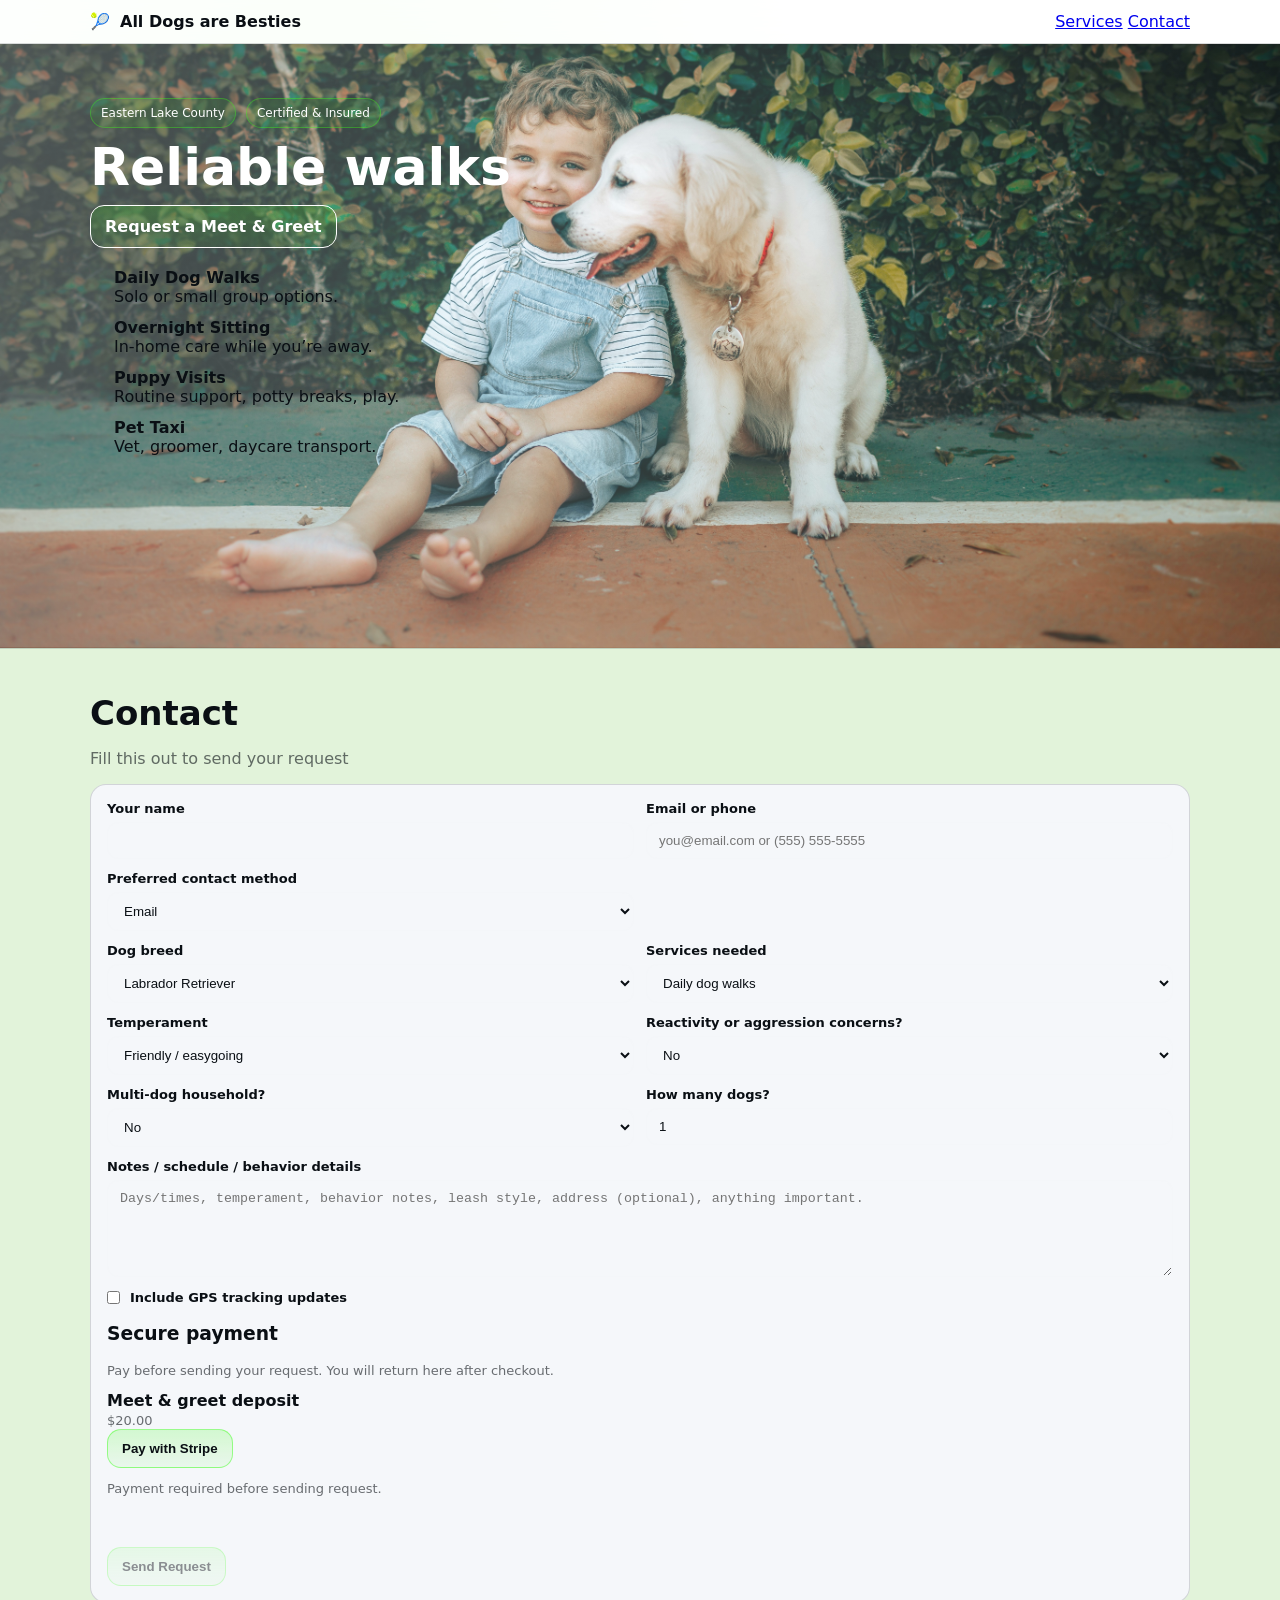
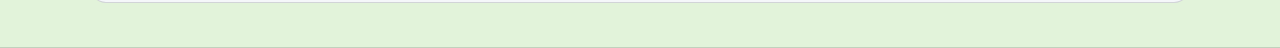
==== index.html @ b98680cc "Fix scroll to payment section after Stripe return" ====
<!doctype html>
<html lang="en">
<head>
  <meta charset="utf-8" />
  <meta name="viewport" content="width=device-width, initial-scale=1.0">
  <title>All Dogs are Besties</title>
  <link rel="stylesheet" href="styles.css" />
</head>
<body>
  <!-- DEPLOY MARKER: 2026-02-26-TEST-777 -->
  <header class="topbar">
    <div class="container">
      <a class="brand" href="#top">
        <span aria-hidden="true">🎾</span>
        <span><span class="brand-strong">All Dogs are Besties</span></span>
      </a>

      <nav class="nav">
        <a href="#services">Services</a>
        <a href="#contact">Contact</a>
      </nav>
    </div>
  </header>

  <main id="top">
    <div class="mobile-cta">
  <div class="container">
    <a class="btn mobile-cta-btn" href="#contact">Request a Meet & Greet</a>
  </div>
</div>
    <section class="hero">
    <div class="container"> 
        <p class="chips">
          
          <span class="chip">Eastern Lake County</span>
          <span class="chip">Certified & Insured</span>
        </p>

        <h1>Reliable walks </h1>
         

        <a class="btn" href="#contact">Request a Meet & Greet</a>
        <div class="hero-services hero-services-left">
  <div class="hero-svc"><strong>Daily Dog Walks</strong><br><span>Solo or small group options.</span></div>
  <div class="hero-svc"><strong>Overnight Sitting</strong><br><span>In-home care while you’re away.</span></div>
</div>

<div class="hero-services hero-services-right">
  <div class="hero-svc"><strong>Puppy Visits</strong><br><span>Routine support, potty breaks, play.</span></div>
  <div class="hero-svc"><strong>Pet Taxi</strong><br><span>Vet, groomer, daycare transport.</span></div>
</div>
     </div>
    </section>
<section class="mobile-services">
  <div class="container">
    <h2>Our Services</h2>

    <a class="mobile-service-card" href="#contact">Dog Walking</a>
    <a class="mobile-service-card" href="#contact">Overnight Pet Sitting</a>
    <a class="mobile-service-card" href="#contact">Pet Taxi</a>
    <a class="mobile-service-card" href="#contact">Contact Us</a>
  </div>
</section>
    <!-- #5 CONTACT FORM PARAMETERS -->
    <section id="contact" class="section dark">
      <div class="container">
        <h2>Contact</h2>
      <p class="muted">Fill this out to send your request</p>
     <form id="contactForm" class="form">
          <div class="row">
            <label>
              Your name
              <input type="text" name="name" autocomplete="name" required />
            </label>

            <label>
              Email or phone
              <input name="reply" required placeholder="you@email.com or (555) 555-5555" />
            </label>
          </div>
         <div class="row">
            <label>
              Preferred contact method
              <select name="pref">
                <option>Email</option>
                <option>Text</option>
                <option>Phone call</option>
              </select>
            </label>
          </div>

          <div class="row">
            <label>
  Dog breed
  <select name="breed" required>

    <optgroup label="Medium / Large (40–70 lbs)">
      <option>Labrador Retriever</option>
      <option>Golden Retriever</option>
      <option>Standard Poodle</option>
      <option>Border Collie</option>
      <option>Australian Shepherd</option>
      <option>Siberian Husky</option>
      <option>Boxer</option>
      <option>English Springer Spaniel</option>
      <option>Brittany</option>
      <option>Vizsla</option>
      <option>Weimaraner</option>
      <option>Dalmatian</option>
      <option>German Shorthaired Pointer</option>
      <option>Collie</option>
      <option>Belgian Malinois</option>
      <option>Australian Cattle Dog</option>
      <option>Bernedoodle (Standard)</option>
      <option>Goldendoodle (Standard)</option>
      <option>Labradoodle (Standard)</option>
    </optgroup>

    <optgroup label="Large (70–100 lbs)">
      <option>German Shepherd</option>
      <option>Doberman Pinscher</option>
      <option>Rottweiler</option>
      <option>Chesapeake Bay Retriever</option>
      <option>Akita</option>
      <option>Rhodesian Ridgeback</option>
      <option>Giant Schnauzer</option>
      <option>Cane Corso</option>
      <option>Belgian Tervuren</option>
      <option>Old English Sheepdog</option>
      <option>Bloodhound</option>
      <option>Alaskan Malamute</option>
      <option>American Bulldog</option>
      <option>Bullmastiff</option>
    </optgroup>
    <optgroup label="Common Mixes">
      <option>Shepherd Mix</option>
      <option>Lab Mix</option>
      <option>Retriever Mix</option>
      <option>Husky Mix</option>
      <option>Pit Bull Mix</option>
      <option>Mixed Breed (Large)</option>
    </optgroup>

    <option>Other</option>

  </select>
</label>
            <label>
              Services needed
              <select name="service">
                <option>Daily dog walks</option>
                <option>Puppy visits</option>
                <option>Overnight sitting</option>
                <option>Pet taxi</option>
                <option>Drop-in visit</option>
                <option>Not sure yet</option>
              </select>
            </label>
          </div>

 <!-- Temperament -->
<div class="row">
  <label>
    Temperament
    <select name="temperament" required>
      <option selected>Friendly / easygoing</option>
      <option>Shy / nervous</option>
      <option>High energy</option>
      <option>Protective / territorial</option>
      <option>Independent / stubborn</option>
      <option>Working / very driven</option>
      <option>Senior / low energy</option>
      <option>Puppy / in training</option>
      <option>Other / not sure</option>
    </select>
  </label>

  <label>
    Reactivity or aggression concerns?
    <select name="reactive" required>
      <option selected>No</option>
      <option>Yes</option>
    </select>
  </label>
</div>

<!-- Multi-dog household -->
<div class="row">
  <label>
    Multi-dog household?
    <select name="multidog" required>
      <option selected>No</option>
      <option>Yes</option>
    </select>
  </label>

  <label>
    How many dogs?
    <input name="numDogs" type="number" min="1" max="10" value="1" />
  </label>
</div>         <label>
  Notes / schedule / behavior details
  <textarea name="notes" rows="5" required placeholder="Days/times, temperament, behavior notes, leash style, address (optional), anything important."></textarea>
</label>
          

          <label class="check">
            <input type="checkbox" name="gps" />
            Include GPS tracking updates
          </label>
<div aria-hidden="true" style="position:absolute; left:-9999px;">
  <label>
    Leave this blank
    <input type="text" name="company" tabindex="-1" autocomplete="off">
  </label>
</div>
<div class="cf-turnstile" data-sitekey="0x4AAAAAACphv1clToYJJyb-"></div>
<div class="pay-box" id="paymentSection">
  <h3>Secure payment</h3>
  <p class="muted small">Pay before sending your request. You will return here after checkout.</p>

  <div class="pay-row">
    <div>
      <strong>Meet &amp; greet deposit</strong><br>
      <span class="muted small">$20.00</span>
      <script src="https://challenges.cloudflare.com/turnstile/v0/api.js" async defer></script>
    </div>
    <button class="btn" type="button" id="payNowBtn">Pay with Stripe</button>
  </div>

  <p class="muted small" id="paymentStatus">Payment not started.</p>
</div>

<br>
<br>
          <button class="btn" type="submit">Send Request</button>
          </form>
      </div>
    </section>
  </main>

  <script src="https://js.stripe.com/v3/"></script>
<script src="https://challenges.cloudflare.com/turnstile/v0/api.js" async defer></script>
<script src="app.js"></script>
<script>
  window.STRIPE_PUBLISHABLE_KEY = 'pk_test_51TB5FhCOwxNFJ6rEBCvP1l8ccEqqb75dijTZaP9H23GewkHIqhQVN3tpKOdrpop1Nbic0k2zTsF2yyCSmPLMBSwM00NnyeuOkq';
</script>
</body>
</html>
---- styles.css ----
:root{
  --bg:#edf7e9;
  --panel:#ffffff;
  --text:#0a0f14;
  --muted:rgba(10,15,20,.65);
  --border:rgba(10,15,20,.12);

  /* Fluorescent green */
  --accent:#39ff14;
  --accentGlow: rgba(57,255,20,.22);

  --radius:16px;
  --max:1100px;
  --pad:clamp(16px, 3vw, 28px);  
  --hero-image: url("helena-lopes-qpimACdCb2I-unsplash.jpg");
  --font: ui-sans-serif, system-ui, -apple-system, Segoe UI, Roboto, Arial; 
}


@media (prefers-color-scheme: dark){
  :root{
    --bg:#070a0b;
    --panel:#0f1517;
    --text:#eaf1f1;
    --muted:rgba(234,241,241,.75);
    --border:rgba(234,241,241,.14);

    --accent:#39ff14;
    --accentGlow:rgba(57,255,20,.22);
  }
}
*{box-sizing:border-box}
html,body{height:100%}
body{
  margin:0;
  font-family:var(--font);
  background:
    radial-gradient(900px 600px at 25% 10%, var(--accentGlow), transparent 60%),
    var(--bg);
  color:var(--text);
}

.container{width:min(var(--max), calc(100% - 2*var(--pad))); margin:0 auto;}

.topbar{
  position:sticky; top:0; z-index:10;
  padding:12px 0;
  background: rgba(255,255,255,.85);
  backdrop-filter: blur(10px);
  border-bottom:1px solid var(--border);
}
.topbar .container{display:flex; gap:12px; align-items:center; justify-content:space-between;}

.brand{display:flex; align-items:center; gap:10px; text-decoration:none; color:var(--text); font-weight:800;}
.brand strong{color:var(--accent);}
.dot{
  width:12px; height:12px; border-radius:999px;
  background:var(--accent);
  box-shadow: 0 0 0 6px rgba(57,255,20,.12), 0 0 30px rgba(57,255,20,.35);
}
.hero{
  position: relative;
  overflow: hidden;
}

.hero::before{
  content:"";
  position:absolute;
  inset:0;
  background-image:
    linear-gradient(90deg, rgba(255,255,255,.30), rgba(255,255,255,.08)),
    var(--hero-image);
  background-size: cover;
  background-position: center 72%;
  background-repeat: no-repeat;
  z-index: 0;
}

.hero .container{
  position: relative;
  z-index: 1;
}
.hero{padding:54px 0 400px;}
h1{margin:0 0 10px; font-size:clamp(30px, 4.3vw, 52px); line-height:1.05;}
.lead{max-width:65ch; color:rgba(234,241,241,.85); margin:0 0 18px;}

.chips{display:flex; gap:10px; flex-wrap:wrap; margin:0 0 12px;}
.chip{
  font-size:12px;
  padding:7px 10px;
  border-radius:999px;
  border:1px solid rgba(57,255,20,.35);
  background:rgba(57,255,20,.08);
}

.hero-services{
  position: absolute;
  left: 24px;
  z-index: 2;
  max-width: 320px;
}

.hero-services-left{
  bottom: -120px;
}

.hero-services-right{
  bottom: -220px;
  right: auto;
}

.hero-svc{
  margin-bottom: 12px;
}

.hero-services-right .hero-svc,
.hero-services-left .hero-svc{
  text-align: left;
}

.btn{
  display:inline-flex; align-items:center; justify-content:center;
  padding:11px 14px;
  border-radius:14px;
  border:1px solid rgba(57,255,20,.45);
  background:linear-gradient(180deg, rgba(57,255,20,.18), rgba(57,255,20,.06));
  color:var(--text);
  text-decoration:none;
  font-weight:800;
}
.btn:hover{border-color:rgba(57,255,20,.8); transform:translateY(-1px);}
.section{padding:44px 0;}
.section.dark{
  background:#e2f3da;
  border-top:1px solid var(--border);
  border-bottom:1px solid var(--border);
}
h2{margin:0 0 14px; font-size:clamp(22px, 2.7vw, 34px);}
.muted{color:var(--muted);}
.small{font-size: 13px;}

.grid{
  display:grid;
  grid-template-columns: repeat(2, minmax(0, 1fr));
  gap:14px;
}
.card{
  background: var(--panel);
  border:1px solid var(--border);
  border-radius:var(--radius);
  padding:16px;
}
.card h3{margin:0 0 6px;}
.card p{margin:0; color: var(--muted);}

.form{
  margin-top: 14px;
  border:1px solid var(--border);
  border-radius: var(--radius);
  padding: 16px;
  background: var(--panel);
}
  label{display:block; font-weight:700; font-size:13px; color:var(--text);}
input, select, textarea{
  width:100%;
  margin-top:6px;
  padding:10px 12px;
  border-radius: 12px;
  border:1px solid rgba(234,241,241,.16);
  background: var(--panel);
  color: var(--text);
  outline: none;
}
input:focus, select:focus, textarea:focus{
  border-color: rgba(57,255,20,.6);
  box-shadow: 0 0 0 4px rgba(57,255,20,.12);
}
.row{
  display:grid;
  grid-template-columns: 1fr 1fr;
  gap: 12px;
  margin-bottom: 12px;
}
.check{
  margin: 10px 0 14px;
  display:flex;
  gap:10px;
  align-items:center;
  font-weight: 650;
}
.check input{width:auto; margin:0;}
@media (max-width: 820px){
  .row{grid-template-columns: 1fr;}
  .grid{grid-template-columns: 1fr;}
} 
  :root {
    --bg:#ffffff;
    --panel:#f5f7fa;  
    --text:#0a0f14;
    --muted:rgba(10,15,20,.6);
    --border:rgba(10,15,20,.15);

    --accent:#39ff14;
    --accentGlow:rgba(57,255,20,.18);
  }

  /* Fix hero text visibility in light mode */
@media (prefers-color-scheme: light){
  .hero h1,
  .hero p{
    color:#ffffff;
  }

  .hero .badge{
    color:#ffffff;
  }

  .hero .btn{
    color:#ffffff;
    border-color:#ffffff;
  }

}
.hero{
  position: relative;
}

.hero-dog-label{
    position: absolute;
  top: 46%;
  right: 0px;
  transform: translateY(-50%);
  font-size: 4rem;
  font-weight: 800;
  color: #0a0f14;
  background: none;
  padding: 0;
  text-shadow: none;
}

@media (prefers-color-scheme: light){
  .hero-dog-label{
    color: #0a0f14;
  }
}
.mobile-cta,
.mobile-services{
  display:none;
}

@media (max-width: 820px){
  .mobile-cta{
    display:block;
    background:#fff;
    padding:14px 0 10px;
  }

  .mobile-cta-btn{
    display:block;
    width:100%;
    text-align:center;
    font-size:20px;
    padding:14px 16px;
    border-radius:16px;
  }

  .hero h1,
  .hero-services,
  .chips,
  .hero-dog-label,
  .hero .btn{
    display:none !important;
  }

  .hero{
    padding:0 !important;
    min-height:auto !important;
  }

  .hero .container{
    padding:0 !important;
    max-width:none;
    width:100%;
  }

  .hero::before{
    position:relative;
    display:block;
    content:"";
    width:100%;
    min-height:420px;
    background-image:var(--hero-image);
    background-size:cover;
    background-position:center;
  }

  .mobile-services{
    display:block;
    background:#fff;
    padding:18px 0 28px;
  }

  .mobile-services .container{
    width:min(var(--max), calc(100% - 2*var(--pad)));
    margin:0 auto;
  }

  .mobile-services h2{
    text-align:center;
    margin:0 0 16px;
    font-size:26px;
  }

  .mobile-service-card{
    display:block;
    text-align:center;
    text-decoration:none;
    font-weight:800;
    font-size:18px;
    margin:0 0 12px;
    padding:14px 16px;
    border-radius:16px;
    border:1px solid rgba(57,255,20,.45);
    background:linear-gradient(180deg, rgba(57,255,20,.18), rgba(57,255,20,.06));
    color:var(--text);
  }
}
button:disabled,
.btn:disabled {
  opacity: 0.45;
  cursor: not-allowed;
  pointer-events: none;
}
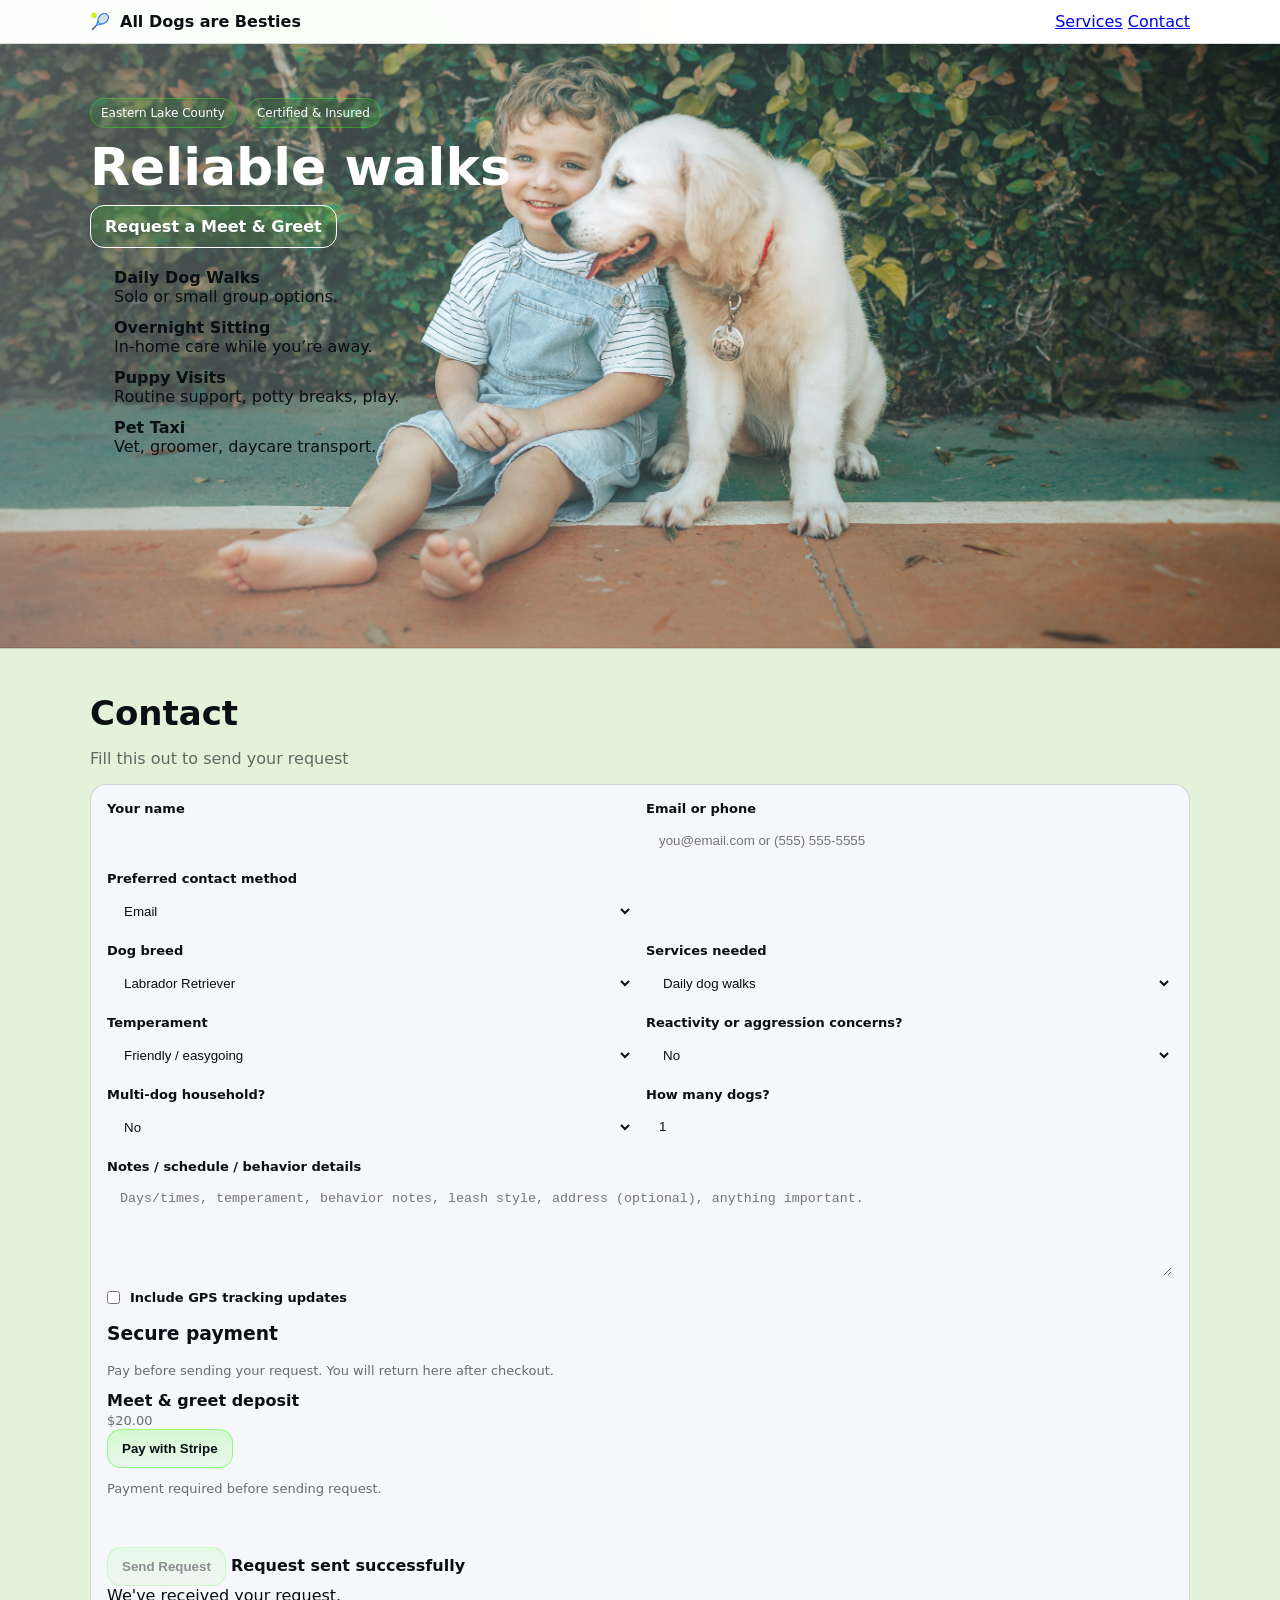
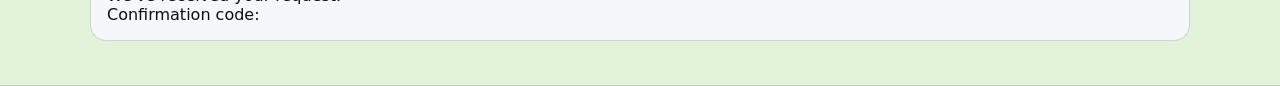
==== commit 404c9687: "Style on-page confirmation message" ====
--- a/index.html
+++ b/index.html
@@ -234,6 +234,11 @@
 <br>
 <br>
           <button class="btn" type="submit">Send Request</button>
+      <div id="submitSuccessMessage" hidden style="margin-top:12px; padding:10px; border:1px solid #c8e6c9; background:#e8f5e9; border-radius:6px;"></div>
+  <strong>Request sent successfully</strong><br>
+  We've received your request.<br>
+  Confirmation code: <span id="confirmationCode"></span>
+</div>
           </form>
       </div>
     </section>
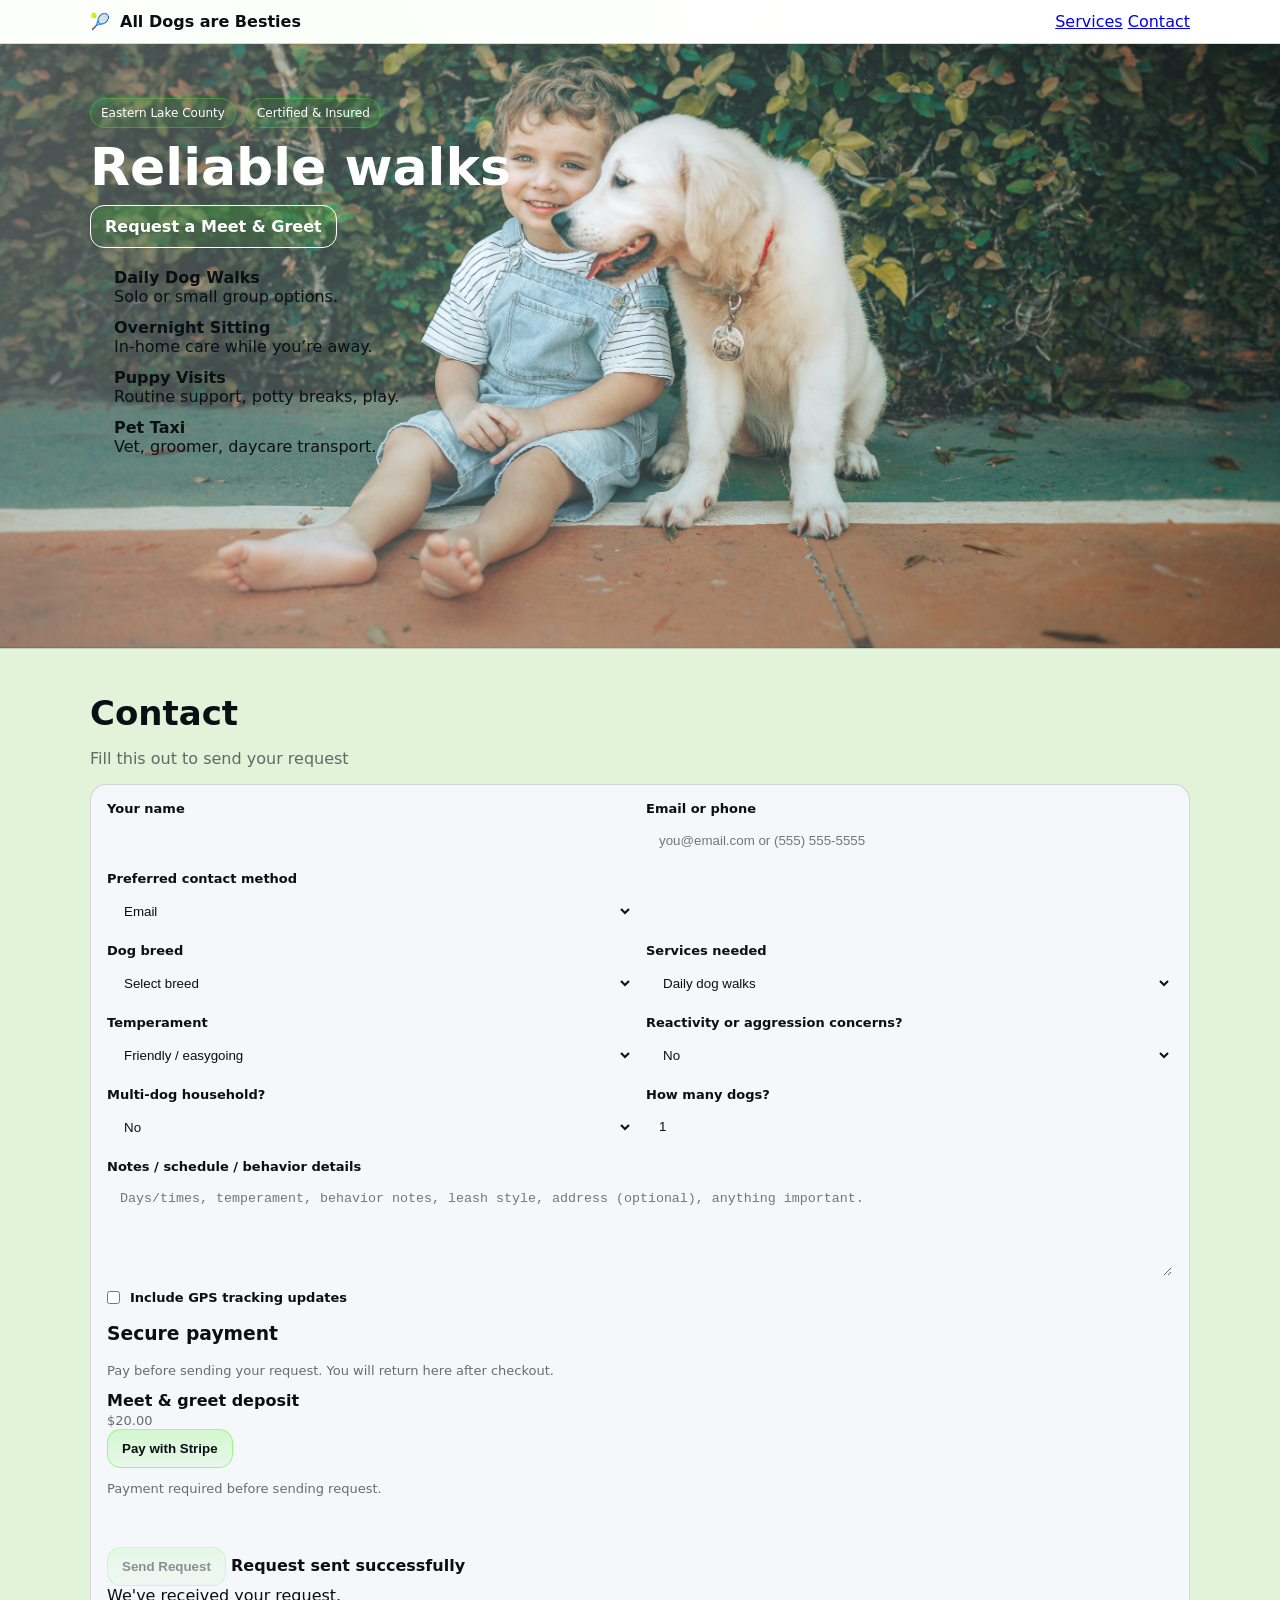
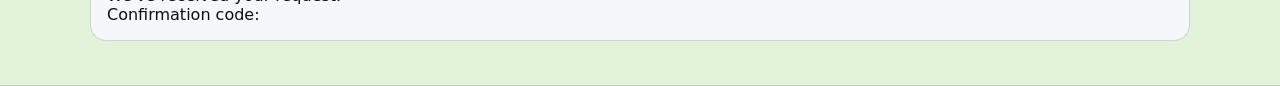
==== commit 58db7ed8: "Add small dog breeds to breed dropdown" ====
--- a/index.html
+++ b/index.html
@@ -92,9 +92,27 @@
           <div class="row">
             <label>
   Dog breed
-  <select name="breed" required>
-
-    <optgroup label="Medium / Large (40–70 lbs)">
+  <select name="breed">
+<option value="">Select breed</option>
+<optgroup label="Small (under 25 lbs)">
+  <option>Chihuahua</option>
+  <option>Yorkshire Terrier</option>
+  <option>Shih Tzu</option>
+  <option>Pomeranian</option>
+  <option>Miniature Pinscher</option>
+  <option>Papillon</option>
+  <option>Maltese</option>
+  <option>Havanese</option>
+  <option>Pekingese</option>
+  <option>Italian Greyhound</option>
+  <option>Boston Terrier</option>
+  <option>French Bulldog</option>
+  <option>Cavalier King Charles Spaniel</option>
+  <option>Miniature Schnauzer</option>
+  <option>Jack Russell Terrier</option>
+  <option>Dachshund</option>
+</optgroup>
+    <optgroup label="Medium (40–70 lbs)">
       <option>Labrador Retriever</option>
       <option>Golden Retriever</option>
       <option>Standard Poodle</option>
@@ -162,7 +180,7 @@
 <div class="row">
   <label>
     Temperament
-    <select name="temperament" required>
+    <select name="temperament">
       <option selected>Friendly / easygoing</option>
       <option>Shy / nervous</option>
       <option>High energy</option>
@@ -177,7 +195,7 @@
 
   <label>
     Reactivity or aggression concerns?
-    <select name="reactive" required>
+    <select name="reactive">
       <option selected>No</option>
       <option>Yes</option>
     </select>
@@ -188,7 +206,7 @@
 <div class="row">
   <label>
     Multi-dog household?
-    <select name="multidog" required>
+    <select name="multidog">
       <option selected>No</option>
       <option>Yes</option>
     </select>
@@ -200,7 +218,7 @@
   </label>
 </div>         <label>
   Notes / schedule / behavior details
-  <textarea name="notes" rows="5" required placeholder="Days/times, temperament, behavior notes, leash style, address (optional), anything important."></textarea>
+  <textarea name="notes" rows="5" placeholder="Days/times, temperament, behavior notes, leash style, address (optional), anything important."></textarea>
 </label>
           
 
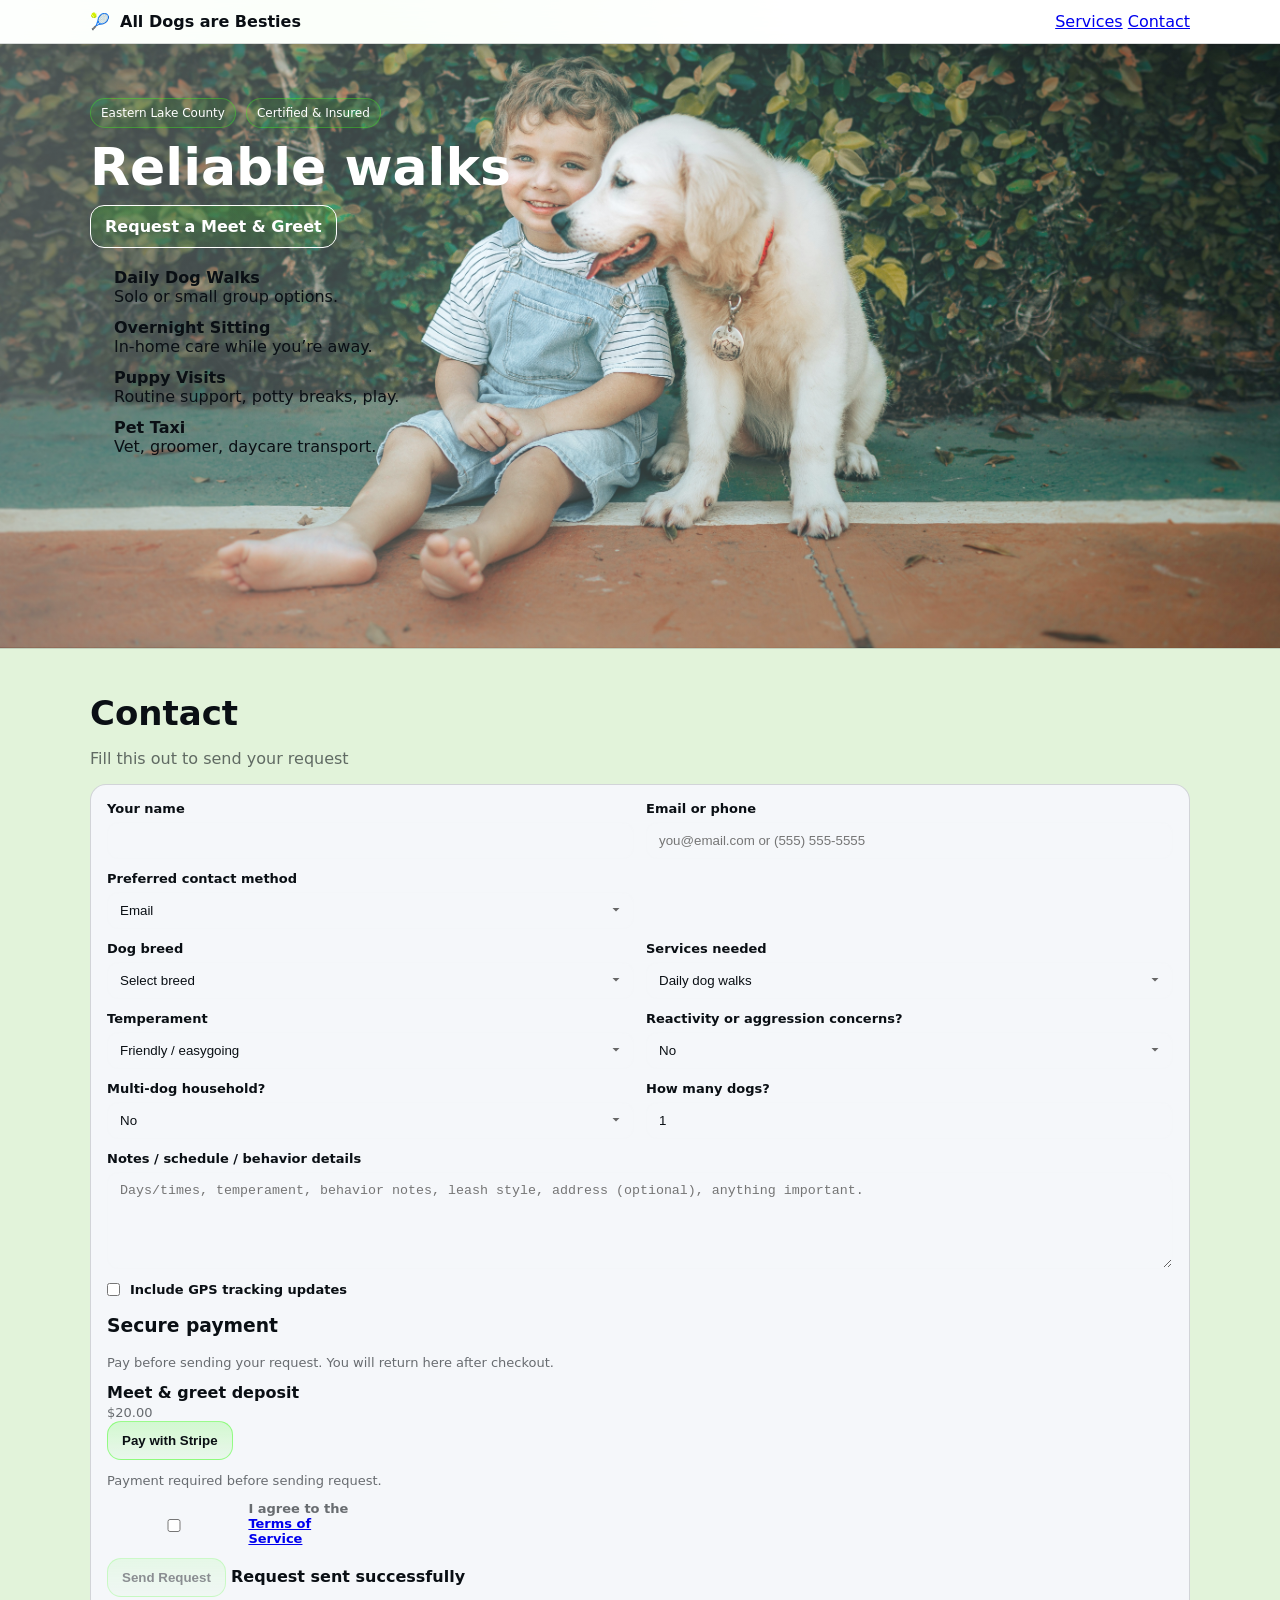
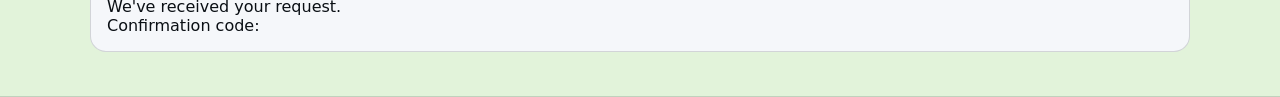
==== commit c0c73e2a: "Add Terms page and checkbox validation" ====
--- a/index.html
+++ b/index.html
@@ -95,68 +95,68 @@
   <select name="breed">
 <option value="">Select breed</option>
 <optgroup label="Small (under 25 lbs)">
-  <option>Chihuahua</option>
-  <option>Yorkshire Terrier</option>
-  <option>Shih Tzu</option>
-  <option>Pomeranian</option>
-  <option>Miniature Pinscher</option>
-  <option>Papillon</option>
-  <option>Maltese</option>
-  <option>Havanese</option>
-  <option>Pekingese</option>
-  <option>Italian Greyhound</option>
-  <option>Boston Terrier</option>
-  <option>French Bulldog</option>
-  <option>Cavalier King Charles Spaniel</option>
-  <option>Miniature Schnauzer</option>
-  <option>Jack Russell Terrier</option>
-  <option>Dachshund</option>
+<option>Boston Terrier</option>
+<option>Cavalier King Charles Spaniel</option>
+<option>Chihuahua</option>
+<option>Dachshund</option>
+<option>French Bulldog</option>
+<option>Havanese</option>
+<option>Italian Greyhound</option>
+<option>Jack Russell Terrier</option>
+<option>Maltese</option>
+<option>Miniature Pinscher</option>
+<option>Miniature Schnauzer</option>
+<option>Papillon</option>
+<option>Pekingese</option>
+<option>Pomeranian</option>
+<option>Shih Tzu</option>
+<option>Yorkshire Terrier</option>
 </optgroup>
     <optgroup label="Medium (40–70 lbs)">
-      <option>Labrador Retriever</option>
-      <option>Golden Retriever</option>
-      <option>Standard Poodle</option>
-      <option>Border Collie</option>
-      <option>Australian Shepherd</option>
-      <option>Siberian Husky</option>
-      <option>Boxer</option>
-      <option>English Springer Spaniel</option>
-      <option>Brittany</option>
-      <option>Vizsla</option>
-      <option>Weimaraner</option>
-      <option>Dalmatian</option>
-      <option>German Shorthaired Pointer</option>
-      <option>Collie</option>
-      <option>Belgian Malinois</option>
-      <option>Australian Cattle Dog</option>
-      <option>Bernedoodle (Standard)</option>
-      <option>Goldendoodle (Standard)</option>
-      <option>Labradoodle (Standard)</option>
+<option>Australian Cattle Dog</option>
+<option>Australian Shepherd</option>
+<option>Belgian Malinois</option>
+<option>Bernedoodle (Standard)</option>
+<option>Border Collie</option>
+<option>Boxer</option>
+<option>Brittany</option>
+<option>Collie</option>
+<option>Dalmatian</option>
+<option>English Springer Spaniel</option>
+<option>German Shorthaired Pointer</option>
+<option>Goldendoodle (Standard)</option>
+<option>Golden Retriever</option>
+<option>Labradoodle (Standard)</option>
+<option>Labrador Retriever</option>
+<option>Siberian Husky</option>
+<option>Standard Poodle</option>
+<option>Vizsla</option>
+<option>Weimaraner</option>
     </optgroup>
 
     <optgroup label="Large (70–100 lbs)">
-      <option>German Shepherd</option>
-      <option>Doberman Pinscher</option>
-      <option>Rottweiler</option>
-      <option>Chesapeake Bay Retriever</option>
-      <option>Akita</option>
-      <option>Rhodesian Ridgeback</option>
-      <option>Giant Schnauzer</option>
-      <option>Cane Corso</option>
-      <option>Belgian Tervuren</option>
-      <option>Old English Sheepdog</option>
-      <option>Bloodhound</option>
-      <option>Alaskan Malamute</option>
-      <option>American Bulldog</option>
-      <option>Bullmastiff</option>
+<option>Akita</option>
+<option>Alaskan Malamute</option>
+<option>American Bulldog</option>
+<option>Belgian Tervuren</option>
+<option>Bloodhound</option>
+<option>Bullmastiff</option>
+<option>Cane Corso</option>
+<option>Chesapeake Bay Retriever</option>
+<option>Doberman Pinscher</option>
+<option>German Shepherd</option>
+<option>Giant Schnauzer</option>
+<option>Old English Sheepdog</option>
+<option>Rhodesian Ridgeback</option>
+<option>Rottweiler</option>
     </optgroup>
     <optgroup label="Common Mixes">
-      <option>Shepherd Mix</option>
-      <option>Lab Mix</option>
-      <option>Retriever Mix</option>
-      <option>Husky Mix</option>
-      <option>Pit Bull Mix</option>
-      <option>Mixed Breed (Large)</option>
+<option>Husky Mix</option>
+<option>Lab Mix</option>
+<option>Mixed Breed (Large)</option>
+<option>Pit Bull Mix</option>
+<option>Retriever Mix</option>
+<option>Shepherd Mix</option>
     </optgroup>
 
     <option>Other</option>
@@ -248,9 +248,12 @@
 
   <p class="muted small" id="paymentStatus">Payment not started.</p>
 </div>
-
-<br>
-<br>
+<div style="margin:12px 0;">
+  <label class="muted small" style="display:inline-flex; align-items:center; gap:8px;">
+    <input type="checkbox" id="termsAgree" />
+    <span>I agree to the <a href="terms.html" target="_blank" rel="noopener">Terms of Service</a></span>
+  </label>
+</div>
           <button class="btn" type="submit">Send Request</button>
       <div id="submitSuccessMessage" hidden style="margin-top:12px; padding:10px; border:1px solid #c8e6c9; background:#e8f5e9; border-radius:6px;"></div>
   <strong>Request sent successfully</strong><br>
--- a/styles.css
+++ b/styles.css
@@ -169,7 +169,17 @@
   border:1px solid rgba(234,241,241,.16);
   background: var(--panel);
   color: var(--text);
+  padding-right: 36px;
   outline: none;
+  }
+select {
+  appearance: none;
+  -webkit-appearance: none;
+  -moz-appearance: none;
+  background-image: url("data:image/svg+xml,%3Csvg xmlns='http://www.w3.org/2000/svg' viewBox='0 0 20 20'%3E%3Cpath fill='%23666' d='M5 7l5 5 5-5'/%3E%3C/svg%3E");
+  background-repeat: no-repeat;
+  background-position: right 10px center;
+  background-size: 14px;
 }
 input:focus, select:focus, textarea:focus{
   border-color: rgba(57,255,20,.6);
